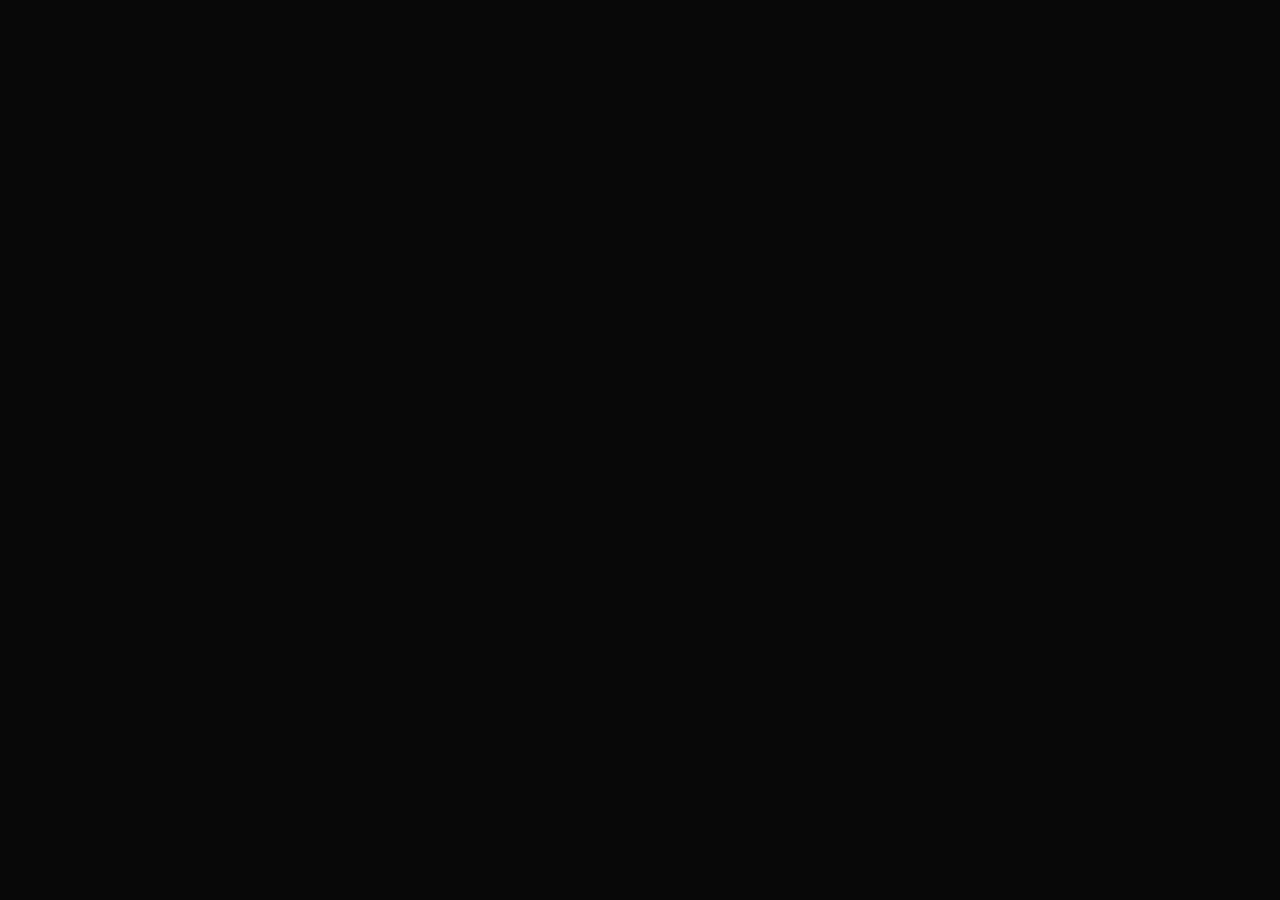
==== about.html @ 4b208660 "Add files via upload" ====
<!DOCTYPE html>
<html lang="en">

<head>
    <meta charset="UTF-8">
    <meta name="viewport" content="width=device-width, initial-scale=1.0">
    <link rel="stylesheet" href="style.css">

    <title>Yume Vera</title>

    <link rel="stylesheet" href="css/style.css">
</head>

<body>

    <!-- Header -->
    <div id="header"></div>


    <!-- Website content -->
    <main>

        

    </main>


    <!-- Footer -->
    <div id="footer"></div>


    <script src="js/header.js"></script>
    <script src="js/footer.js"></script>

</body>

</html>
---- style.css ----
/* =========================
   RESET
========================= */

* {
    margin: 0;
    padding: 0;
    box-sizing: border-box;
}

html {
    scroll-behavior: smooth;
}

body {
    background: #080808;
    color: #f2f0eb;
    font-family: Arial, sans-serif;
}

a {
    color: inherit;
    text-decoration: none;
}

img {
    max-width: 100%;
    display: block;
}

button,
input {
    font: inherit;
}

/* =========================
   TYPOGRAPHY
========================= */

h1,
h2,
h3,
.logo {
    font-family: Georgia, "Times New Roman", serif;
    font-weight: 400;
}

.section-label {
    font-size: 11px;
    letter-spacing: 4px;
    text-transform: uppercase;
    color: #b9a47a;
}

h2 {
    font-size: clamp(48px, 7vw, 100px);
    line-height: 0.95;
}

/* =========================
   HEADER / NAVBAR
========================= */

.site-header {
    position: fixed;
    top: 0;
    left: 0;
    width: 100%;
    z-index: 1000;
}

.navbar {
    width: 100%;
    height: 90px;
    padding: 0 6%;
    
    display: flex;
    align-items: center;
    justify-content: space-between;

    background: transparent;

    transition:
        background 0.4s ease,
        backdrop-filter 0.4s ease,
        height 0.4s ease;
}

/* =========================
   HAMBURGER
========================= */

.hamburger {
    display: none;

    width: 35px;
    height: 35px;

    padding: 5px;

    border: none;
    background: transparent;

    cursor: pointer;

    flex-direction: column;
    justify-content: center;
    gap: 5px;
}

.hamburger span {
    display: block;

    width: 100%;
    height: 1px;

    background: #f2f0eb;

    transition: 0.35s ease;
}


/* LOGO */

.logo {
    font-family: Georgia, "Times New Roman", serif;
    font-size: 22px;
    font-weight: 400;
    letter-spacing: 5px;
    color: #f2f0eb;

    white-space: nowrap;
}


/* NAV LINKS */

.nav-links {
    display: flex;
    align-items: center;
    gap: 32px;
}

.nav-links a {
    position: relative;

    font-size: 10px;
    letter-spacing: 2px;
    text-transform: uppercase;

    color: #d2d0cb;

    transition: color 0.3s ease;
}


/* UNDERLINE ANIMATION */

.nav-links a::after {
    content: "";

    position: absolute;
    left: 0;
    bottom: -7px;

    width: 0;
    height: 1px;

    background: #b9a47a;

    transition: width 0.35s ease;
}

.nav-links a:hover {
    color: #ffffff;
}

.nav-links a:hover::after {
    width: 100%;
}


/* RIGHT SIDE */

.nav-actions {
    display: flex;
    align-items: center;
    gap: 20px;
}

.nav-actions button {
    background: none;
    border: none;

    color: #d2d0cb;

    font-size: 10px;
    letter-spacing: 2px;
    text-transform: uppercase;

    cursor: pointer;

    transition: color 0.3s ease;
}

.nav-actions button:hover {
    color: #b9a47a;
}


/* =========================
   SCROLLED NAVBAR
========================= */

.site-header.scrolled .navbar {
    height: 72px;

    background: rgba(8, 8, 8, 0.82);

    backdrop-filter: blur(15px);
    -webkit-backdrop-filter: blur(15px);

    border-bottom: 1px solid rgba(255, 255, 255, 0.06);
}

.site-header.scrolled .logo {
    font-size: 19px;
}
.site-header {
    transition: transform 0.45s ease;
}

.site-header.hidden {
    transform: translateY(-100%);
}


/* =========================
   FOOTER
========================= */

.site-footer {
    background: #050505;
    border-top: 1px solid #1c1c1c;

    padding: 90px 7% 30px;
}


/* FOOTER CONTENT */

.footer-container {
    display: grid;

    grid-template-columns: 2fr 1fr 1fr 1fr;

    gap: 60px;

    padding-bottom: 80px;
}


/* BRAND */

.footer-brand h2 {
    font-family: Georgia, "Times New Roman", serif;

    font-size: 30px;
    font-weight: 400;

    letter-spacing: 5px;
}

.footer-brand p {
    margin-top: 15px;

    color: #666;

    font-size: 11px;
    letter-spacing: 3px;
    text-transform: uppercase;
}


/* FOOTER COLUMNS */

.footer-column {
    display: flex;
    flex-direction: column;
    gap: 14px;
}

.footer-column h3 {
    margin-bottom: 10px;

    color: #b9a47a;

    font-size: 10px;
    font-weight: 400;

    letter-spacing: 3px;
    text-transform: uppercase;
}

.footer-column a {
    width: fit-content;

    color: #777;

    font-size: 12px;

    transition:
        color 0.3s ease,
        transform 0.3s ease;
}

.footer-column a:hover {
    color: #f2f0eb;

    transform: translateX(4px);
}


/* FOOTER BOTTOM */

.footer-bottom {
    padding-top: 25px;

    border-top: 1px solid #1c1c1c;

    display: flex;
    justify-content: space-between;
    align-items: center;
}

.footer-bottom p {
    color: #555;

    font-size: 10px;
    letter-spacing: 1px;
}


/* =========================
   FOOTER
========================= */

.site-footer {
    background: #050505;
    border-top: 1px solid #1c1c1c;

    padding: 90px 7% 30px;
}


/* FOOTER CONTENT */

.footer-container {
    display: grid;

    grid-template-columns: 2fr 1fr 1fr 1fr;

    gap: 60px;

    padding-bottom: 80px;
}


/* BRAND */

.footer-brand h2 {
    font-family: Georgia, "Times New Roman", serif;

    font-size: 30px;
    font-weight: 400;

    letter-spacing: 5px;
}

.footer-brand p {
    margin-top: 15px;

    color: #666;

    font-size: 11px;
    letter-spacing: 3px;
    text-transform: uppercase;
}


/* FOOTER COLUMNS */

.footer-column {
    display: flex;
    flex-direction: column;
    gap: 14px;
}

.footer-column h3 {
    margin-bottom: 10px;

    color: #b9a47a;

    font-size: 10px;
    font-weight: 400;

    letter-spacing: 3px;
    text-transform: uppercase;
}

.footer-column a {
    width: fit-content;

    color: #777;

    font-size: 12px;

    transition:
        color 0.3s ease,
        transform 0.3s ease;
}

.footer-column a:hover {
    color: #f2f0eb;

    transform: translateX(4px);
}


/* FOOTER BOTTOM */

.footer-bottom {
    padding-top: 25px;

    border-top: 1px solid #1c1c1c;

    display: flex;
    justify-content: space-between;
    align-items: center;
}

.footer-bottom p {
    color: #555;

    font-size: 10px;
    letter-spacing: 1px;
}

/* =========================
   HERO
========================= */

.hero {
    min-height: 100vh;
    position: relative;
    display: flex;
    align-items: center;
    overflow: hidden;
    padding: 120px 8%;
    background:
        radial-gradient(
            circle at 70% 50%,
            #24201a 0%,
            #080808 45%
        );
}

.hero-content {
    width: 50%;
    position: relative;
    z-index: 2;
}

.hero-eyebrow {
    font-size: 12px;
    letter-spacing: 7px;
    margin-bottom: 30px;
    color: #b9a47a;
}

.hero h1 {
    font-size: clamp(70px, 10vw, 150px);
    line-height: 0.85;
    letter-spacing: -4px;
}

.hero-description {
    max-width: 420px;
    margin-top: 35px;
    color: #aaa;
    line-height: 1.8;
    font-size: 16px;
}

.hero-buttons {
    display: flex;
    gap: 15px;
    margin-top: 40px;
}

.btn {
    display: inline-flex;
    align-items: center;
    justify-content: center;
    padding: 16px 28px;
    font-size: 11px;
    letter-spacing: 2px;
    transition: 0.4s ease;
}

.btn-primary {
    background: #f2f0eb;
    color: #080808;
}

.btn-primary:hover {
    background: #b9a47a;
}

.btn-secondary {
    border: 1px solid #555;
    color: #f2f0eb;
}

.btn-secondary:hover {
    border-color: #f2f0eb;
}



.hero {
    min-height: 100vh;
    position: relative;
    overflow: hidden;

    display: flex;
    align-items: center;

    padding: 0 8%;

    background-image: url("images/Gemini_Generated_Image_smb7bcsmb7bcsmb7-clean.png");
    background-size: cover;
    background-position: center;
    background-repeat: no-repeat;
}

.hero-scroll {
    position: absolute;
    bottom: 40px;
    left: 8%;
    display: flex;
    align-items: center;
    gap: 15px;
    font-size: 9px;
    letter-spacing: 3px;
    color: #777;
}

.scroll-line {
    width: 60px;
    height: 1px;
    background: #555;
}

/* =========================
   INTRO
========================= */

.intro {
    min-height: 70vh;
    padding: 180px 10%;
    display: flex;
    flex-direction: column;
    justify-content: center;
    align-items: center;
    text-align: center;
}

.intro h2 {
    margin-top: 30px;
}

.intro-text {
    max-width: 550px;
    margin-top: 35px;
    color: #888;
    line-height: 1.8;
}

/* =========================
   COLLECTION
========================= */
.view-all-card {
    flex: 0 0 calc((100% - 60px) / 3);

    height: 560px;

    display: flex;
    flex-direction: column;

    align-items: center;
    justify-content: center;

    border: 1px solid #222;

    color: #f2f0eb;

    text-align: center;

    transition: background 0.4s ease;
}

.view-all-card span {
    font-size: 10px;
    letter-spacing: 4px;
    color: #777;
}

.view-all-card strong {
    margin-top: 12px;

    font-family: Georgia, "Times New Roman", serif;

    font-size: 25px;
    font-weight: 400;
    letter-spacing: 2px;
}

.view-all-card:hover {
    background: #111;
}



.collection {
    padding: 120px 8%;
}

.section-heading {
    display: flex;
    justify-content: space-between;
    align-items: end;
    margin-bottom: 70px;
}

.section-heading h2 {
    margin-top: 25px;
}

.text-link {
    font-size: 11px;
    letter-spacing: 2px;
    border-bottom: 1px solid #555;
    padding-bottom: 8px;
    transition: 0.3s;
}

.text-link:hover {
    border-color: #b9a47a;
    color: #b9a47a;
}

.product-grid {
    display: grid;
    grid-template-columns: repeat(3, 1fr);
    gap: 25px;
}

.product-card {
    cursor: pointer;
}

.product-image {
    height: 500px;
    background: #111;
    display: flex;
    align-items: center;
    justify-content: center;
    overflow: hidden;
}

.product-image img {
    width: 100%;
    height: 100%;
    object-fit: contain;
    transition: transform 0.7s ease;
}

.product-card:hover .product-image img {
    transform: scale(1.05);
}

.product-card h3 {
    margin-top: 22px;
    font-size: 17px;
    letter-spacing: 2px;
}

.product-card p {
    margin-top: 8px;
    color: #777;
    font-size: 12px;
}

.product-card span {
    display: block;
    margin-top: 12px;
    color: #b9a47a;
}

/* =========================
   HOME PRODUCT COLLECTION
========================= */

.product-slider-wrapper {
    position: relative;
    display: flex;
    align-items: center;
}

.product-grid {
    display: flex;
    gap: 30px;

    overflow: hidden;

    width: 100%;
}

.product-card {
    flex: 0 0 calc((100% - 60px) / 3);
}

.collection-arrow {
    position: absolute;
    top: 45%;

    width: 45px;
    height: 45px;

    border: 1px solid #333;
    background: #080808;
    color: #f2f0eb;

    z-index: 5;

    cursor: pointer;
}

.collection-prev {
    left: -60px;
}

.collection-next {
    right: -55px;
}

.view-all-products {
    display: block;

    width: fit-content;

    margin: 60px auto 0;

    font-size: 10px;
    letter-spacing: 3px;

    border-bottom: 1px solid #555;
    padding-bottom: 8px;
}
/* IMAGE AREA */

.product-slider {
    position: relative;
    width: 100%;
    height: 560px;
    overflow: hidden;
    background: transparent;
}

.slides {
    position: relative;
    width: 100%;
    height: 100%;
}

.product-slide {
    position: absolute;

    inset: 0;

    width: 100%;
    height: 100%;

    object-fit: contain;

    opacity: 0;

    transform: scale(1.02);

    transition:
        opacity 0.7s ease,
        transform 0.8s ease;
}

.product-slide.active {
    opacity: 1;
    transform: scale(1);
}


/* ARROWS */

.slider-btn {
    position: absolute;

    top: 50%;

    width: 42px;
    height: 42px;

    border: 1px solid rgba(255,255,255,0.2);

    background: rgba(0,0,0,0.2);

    color: #f2f0eb;

    font-size: 24px;

    display: flex;
    align-items: center;
    justify-content: center;

    cursor: pointer;

    opacity: 0;

    transition:
        opacity 0.3s ease,
        background 0.3s ease;
}

.product-slider:hover .slider-btn {
    opacity: 1;
}

.slider-btn:hover {
    background: rgba(255,255,255,0.1);
}

.slider-btn.prev {
    left: 15px;
    transform: translateY(-50%);
}

.slider-btn.next {
    right: 15px;
    transform: translateY(-50%);
}


/* DOTS */

.slider-dots {
    position: absolute;

    bottom: 20px;
    left: 50%;

    transform: translateX(-50%);

    display: flex;
    gap: 8px;
}

.dot {
    width: 5px;
    height: 5px;

    border-radius: 50%;

    background: rgba(255,255,255,0.35);

    cursor: pointer;

    transition: 0.3s ease;
}

.dot.active {
    background: #f2f0eb;
    transform: scale(1.4);
}


/* PRODUCT INFORMATION */

.product-card h3 {
    margin-top: 25px;

    font-family: Georgia, "Times New Roman", serif;

    font-size: 21px;
    font-weight: 400;

    letter-spacing: 2px;
}

.product-card p {
    margin-top: 9px;

    color: #777;

    font-size: 10px;

    letter-spacing: 1.5px;

    text-transform: uppercase;
}

.product-card span {
    display: block;

    margin-top: 14px;

    color: #b9a47a;

    font-size: 12px;

    letter-spacing: 2px;
}

/* =========================
   PRODUCT SLIDER
========================= */

.product-slider {
    position: relative;
    width: 100%;
    height: 520px;
    overflow: hidden;
    background: #111;
}


.slides {
    width: 100%;
    height: 100%;
    position: relative;
}


.product-slide {
    position: absolute;

    width: 100%;
    height: 100%;

    object-fit: contain;

    opacity: 0;

    transition:
        opacity 0.6s ease,
        transform 0.8s ease;

    transform: scale(1.03);
}


.product-slide.active {
    opacity: 1;
    transform: scale(1);
}


/* ARROWS */

.slider-btn {
    position: absolute;

    top: 50%;
    transform: translateY(-50%);

    width: 40px;
    height: 40px;

    border: 1px solid rgba(255,255,255,0.25);

    background: rgba(0,0,0,0.35);

    color: #fff;

    font-size: 25px;

    display: flex;
    align-items: center;
    justify-content: center;

    cursor: pointer;

    opacity: 0;

    transition:
        opacity 0.3s ease,
        background 0.3s ease;
}


.product-slider:hover .slider-btn {
    opacity: 1;
}


.slider-btn:hover {
    background: rgba(0,0,0,0.7);
}


.slider-btn.prev {
    left: 15px;
}


.slider-btn.next {
    right: 15px;
}


/* DOTS */

.slider-dots {
    position: absolute;

    bottom: 18px;
    left: 50%;

    transform: translateX(-50%);

    display: flex;
    gap: 7px;
}


.dot {
    width: 6px;
    height: 6px;

    border-radius: 50%;

    background: rgba(255,255,255,0.35);

    cursor: pointer;

    transition: 0.3s ease;
}


.dot.active {
    background: #f2f0eb;
    transform: scale(1.3);
}

/* =========================
   CUSTOM PERFUME
========================= */

.custom-section {
    min-height: 80vh;
    padding: 150px 10%;
    display: flex;
    align-items: center;
    background:
        linear-gradient(
            rgba(0, 0, 0, 0.4),
            rgba(0, 0, 0, 0.8)
        ),
        url("../assets/images/custom-bg.jpg") center/cover;
}

.custom-content {
    max-width: 650px;
}

.custom-content h2 {
    margin: 25px 0;
}

.custom-content > p:not(.section-label) {
    color: #aaa;
    max-width: 450px;
    line-height: 1.8;
    margin-bottom: 35px;
}

.custom-price {
    display: block;
    margin-top: 20px;
    font-size: 10px;
    letter-spacing: 2px;
    color: #777;
}

/* =========================
   WHY YUME VERA
========================= */

.why-us {
    padding: 150px 8%;
}

.why-us > h2 {
    margin-top: 25px;
    margin-bottom: 100px;
}

.features {
    display: grid;
    grid-template-columns: repeat(4, 1fr);
    border-top: 1px solid #222;
}

.feature {
    padding: 40px 25px 40px 0;
    border-right: 1px solid #222;
}

.feature:not(:first-child) {
    padding-left: 25px;
}

.feature span {
    color: #b9a47a;
    font-size: 11px;
}

.feature h3 {
    margin-top: 45px;
    font-size: 14px;
    letter-spacing: 2px;
}

.feature p {
    margin-top: 20px;
    color: #777;
    font-size: 13px;
    line-height: 1.7;
}

/* =========================
   STORY
========================= */

.story {
    min-height: 80vh;
    display: grid;
    grid-template-columns: 1fr 1fr;
}

.story-image {
    overflow: hidden;
}

.story-image img {
    width: 100%;
    height: 100%;
    object-fit: cover;
}

.story-content {
    padding: 10%;
    display: flex;
    flex-direction: column;
    justify-content: center;
    background: #111;
}

.story-content h2 {
    margin: 25px 0;
}

.story-content p:not(.section-label) {
    color: #888;
    max-width: 400px;
    line-height: 1.8;
    margin-bottom: 35px;
}


/* =========================
   NEWSLETTER
========================= */

.newsletter {
    padding: 150px 20px;
    text-align: center;
}

.newsletter h2 {
    margin: 25px 0;
}

.newsletter > p:not(.section-label) {
    color: #777;
    margin-bottom: 35px;
}

.newsletter-form {
    max-width: 500px;
    margin: auto;
    display: flex;
    border-bottom: 1px solid #555;
}

.newsletter-form input {
    flex: 1;
    background: transparent;
    border: none;
    outline: none;
    padding: 18px 0;
    color: white;
}

.newsletter-form button {
    background: transparent;
    border: none;
    color: #b9a47a;
    cursor: pointer;
    letter-spacing: 2px;
    font-size: 10px;
}



/* =================================
   PRODUCT PAGE
================================= */

.product-page {
    min-height: 100vh;
    padding: 140px 8% 100px;

    display: grid;
    grid-template-columns: 1.15fr 0.85fr;
    gap: 90px;

    align-items: center;
}


/* =================================
   PRODUCT IMAGES
================================= */

.product-page-images {
    width: 100%;
}

.product-main-image {
    width: 100%;
    height: 650px;

    display: flex;
    align-items: center;
    justify-content: center;

    overflow: hidden;

    background: #0d0d0d;
}

.product-main-image img {
    width: 100%;
    height: 100%;

    object-fit: contain;

    transition: transform 0.6s ease;
}

.product-main-image:hover img {
    transform: scale(1.04);
}


/* THUMBNAILS */

.product-thumbnails {
    display: flex;

    gap: 12px;

    margin-top: 15px;
}

.product-thumbnail {
    width: 85px;
    height: 85px;

    padding: 0;

    border: 1px solid #222;

    background: #0d0d0d;

    cursor: pointer;

    opacity: 0.5;

    transition:
        opacity 0.3s ease,
        border-color 0.3s ease;
}

.product-thumbnail img {
    width: 100%;
    height: 100%;

    object-fit: contain;
}

.product-thumbnail:hover {
    opacity: 0.8;
}

.product-thumbnail.active {
    opacity: 1;

    border-color: #b9a47a;
}


/* =================================
   PRODUCT INFORMATION
================================= */

.product-page-info {
    max-width: 520px;
}

.product-page-label {
    color: #b9a47a;

    font-size: 10px;

    letter-spacing: 5px;

    margin-bottom: 25px;
}

.product-page-info h1 {
    font-family: Georgia, "Times New Roman", serif;

    font-size: clamp(55px, 6vw, 95px);

    line-height: 0.9;

    font-weight: 400;

    letter-spacing: -2px;
}

.product-inspiration {
    margin-top: 20px;

    color: #777;

    font-size: 11px;

    letter-spacing: 1.5px;

    text-transform: uppercase;
}


/* DIVIDER */

.product-divider {
    width: 100%;

    height: 1px;

    background: #222;

    margin: 35px 0;
}


/* DESCRIPTION */

.product-description {
    max-width: 450px;

    color: #999;

    font-size: 14px;

    line-height: 1.9;
}


/* =================================
   DETAILS
================================= */

.product-details {
    display: flex;

    gap: 60px;

    margin-top: 40px;

    padding: 25px 0;

    border-top: 1px solid #222;
    border-bottom: 1px solid #222;
}

.product-details div {
    display: flex;

    flex-direction: column;

    gap: 8px;
}

.product-details span {
    color: #666;

    font-size: 9px;

    letter-spacing: 3px;
}

.product-details strong {
    color: #f2f0eb;

    font-size: 11px;

    font-weight: 400;

    letter-spacing: 1px;
}


/* =================================
   PRICE
================================= */

.product-price {
    display: flex;

    align-items: baseline;

    gap: 10px;

    margin-top: 30px;
}

.product-price span {
    color: #f2f0eb;

    font-size: 25px;

    letter-spacing: 1px;
}

.product-price small {
    color: #666;

    font-size: 9px;

    letter-spacing: 2px;
}


/* =================================
   QUANTITY
================================= */

.quantity {
    width: 130px;

    height: 45px;

    margin-top: 30px;

    display: flex;

    align-items: center;

    justify-content: space-between;

    border: 1px solid #2a2a2a;
}

.quantity button {
    width: 40px;
    height: 100%;

    border: none;

    background: transparent;

    color: #f2f0eb;

    cursor: pointer;

    font-size: 18px;
}

.quantity span {
    color: #f2f0eb;

    font-size: 12px;
}


/* =================================
   BUTTONS
================================= */

.buy-now,
.add-to-cart {
    width: 100%;

    height: 55px;

    margin-top: 15px;

    border: none;

    font-size: 10px;

    letter-spacing: 3px;

    cursor: pointer;

    transition: 0.35s ease;
}

.buy-now {
    margin-top: 30px;

    background: #f2f0eb;

    color: #080808;
}

.buy-now:hover {
    background: #b9a47a;
}

.add-to-cart {
    background: transparent;

    border: 1px solid #444;

    color: #f2f0eb;
}

.add-to-cart:hover {
    border-color: #f2f0eb;
}


/* =================================
   PRODUCT NOT FOUND
================================= */

.product-not-found {
    min-height: 80vh;

    display: flex;

    flex-direction: column;

    align-items: center;

    justify-content: center;

    gap: 30px;
}

.product-not-found h1 {
    font-family: Georgia, "Times New Roman", serif;

    font-size: 60px;

    font-weight: 400;
}

.product-not-found a {
    color: #b9a47a;

    font-size: 10px;

    letter-spacing: 3px;
}
/* =========================
   MOBILE
========================= */



@media (max-width: 768px) {

    .hero {
        min-height: 100svh;
        padding: 120px 7%;
        align-items: flex-start;
    }

    .hero-content {
        width: 100%;
        text-align: center;
        margin-top: 50px;
    }

    .hero h1 {
        font-size: 70px;
    }

    .hero-description {
        margin-left: auto;
        margin-right: auto;
    }

    .hero-buttons {
        justify-content: center;
        flex-direction: column;
        align-items: center;
    }

    .hero-product {
        width: 70%;
        height: 45%;
        right: 15%;
        top: 55%;
        opacity: 0.45;
    }

    .hero-scroll {
        display: none;
    }

    .intro {
        padding: 120px 7%;
    }

    .section-heading {
        flex-direction: column;
        align-items: flex-start;
        gap: 30px;
    }

    .product-grid {
        grid-template-columns: 1fr;
    }

    .product-image {
        height: 450px;
    }

    .custom-section {
        padding: 120px 7%;
    }

    .features {
        grid-template-columns: 1fr 1fr;
    }

    .feature {
        border-bottom: 1px solid #222;
    }

    .story {
        grid-template-columns: 1fr;
    }

    .story-image {
        height: 500px;
    }

    .newsletter {
        padding: 120px 7%;
    }


    


    /* =========================
    MOBILE NAVIGATION
    ========================= */

    .nav-links,
    .nav-actions {
        display: none;
    }

    .hamburger {
        display: flex;
    }


    /* MOBILE MENU */

    .mobile-menu {
        position: fixed;

        top: 0;
        left: 0;

        width: 100%;
        height: 100vh;

        background: rgba(5, 5, 5, 0.97);

        backdrop-filter: blur(20px);
        -webkit-backdrop-filter: blur(20px);

        display: flex;
        align-items: center;
        justify-content: center;

        opacity: 0;
        visibility: hidden;

        transform: translateY(-20px);

        transition:
            opacity 0.4s ease,
            visibility 0.4s ease,
            transform 0.4s ease;

        z-index: -1;
    }


    /* OPEN */

    .mobile-menu.active {
        opacity: 1;
        visibility: visible;

        transform: translateY(0);
    }


    /* LINKS */

    .mobile-menu-links {
        display: flex;
        flex-direction: column;

        align-items: center;

        gap: 30px;
    }

    .mobile-menu-links a {
        font-family: Georgia, "Times New Roman", serif;

        font-size: 35px;
        font-weight: 400;

        color: #f2f0eb;

        transition:
            color 0.3s ease,
            transform 0.3s ease;
    }

    .mobile-menu-links a:hover {
        color: #b9a47a;
        transform: translateX(5px);
    }


    /* HAMBURGER → X */

    .hamburger.active {
        position: relative;
        z-index: 1002;
    }

    .hamburger.active span:nth-child(1) {
        transform: translateY(6px) rotate(45deg);
    }

    .hamburger.active span:nth-child(2) {
        opacity: 0;
    }

    .hamburger.active span:nth-child(3) {
        transform: translateY(-6px) rotate(-45deg);
    }

    .product-grid {
    grid-template-columns: 1fr;
    gap: 70px;
}

.product-slider {
    height: 520px;
}

.product-slide {
    padding: 10px;
}

.slider-btn {
    opacity: 1;
    width: 36px;
    height: 36px;
}

.product-card h3 {
    font-size: 20px;
}



    /* =================================
   PRODUCT PAGE — MOBILE
================================= */

.product-page {
    min-height: auto;

    padding: 120px 7% 80px;

    display: flex;

    flex-direction: column;

    gap: 50px;

    align-items: stretch;
}

.product-main-image {
    height: 450px;
}

.product-thumbnails {
    gap: 10px;
}

.product-thumbnail {
    width: 70px;
    height: 70px;
}

.product-page-info {
    max-width: none;
}

.product-page-info h1 {
    font-size: 58px;
}

.product-details {
    gap: 40px;
}

.product-description {
    font-size: 13px;
}

.buy-now,
.add-to-cart {
    height: 52px;
}


}

/* =========================================
   FOOTER RESPONSIVE FIX
========================================= */

html,
body {
    overflow-x: hidden;
}


/* ---------- DESKTOP ---------- */

#footer {
    width: 100%;
    overflow: hidden;
}

#footer > * {
    max-width: 100%;
}


/* ---------- MOBILE ---------- */

@media (max-width: 768px) {

    #footer {
        width: 100%;
        max-width: 100%;
        overflow: hidden;
    }

    #footer * {
        max-width: 100%;
        box-sizing: border-box;
    }


    /* Force footer's main layout vertical */

    #footer > div,
    #footer section,
    #footer .footer-container,
    #footer .footer-content,
    #footer .footer-inner {
        width: 100% !important;
        max-width: 100% !important;

        display: flex !important;
        flex-direction: column !important;

        box-sizing: border-box;
    }


    /* Any footer grid */

    #footer .footer-grid,
    #footer .footer-links,
    #footer .footer-columns {
        width: 100% !important;

        display: grid !important;

        grid-template-columns: 1fr 1fr !important;

        gap: 40px 25px !important;
    }


    /* Individual footer columns */

    #footer .footer-column,
    #footer .footer-section {
        width: 100% !important;
        min-width: 0 !important;
    }


    /* Footer headings */

    #footer h1,
    #footer h2,
    #footer h3 {
        max-width: 100%;

        word-wrap: break-word;
    }


    /* Footer links */

    #footer a {
        max-width: 100%;

        white-space: normal !important;

        word-break: normal;

        overflow-wrap: anywhere;
    }


    /* Footer paragraphs */

    #footer p {
        max-width: 100%;

        white-space: normal !important;

        line-height: 1.7;
    }


    /* Footer bottom */

    #footer .footer-bottom {
        width: 100% !important;

        display: flex !important;

        flex-direction: column !important;

        align-items: flex-start !important;

        gap: 15px !important;

        margin-top: 50px;
    }


    /* If footer uses rows */

    #footer .footer-row {
        width: 100% !important;

        display: flex !important;

        flex-direction: column !important;

        gap: 30px !important;
    }


    /* Logo / brand */

    #footer .footer-logo,
    #footer .footer-brand {
        width: 100% !important;

        max-width: 100% !important;
    }

}


/* ---------- SMALL PHONES ---------- */

@media (max-width: 480px) {

    #footer .footer-grid,
    #footer .footer-links,
    #footer .footer-columns {
        grid-template-columns: 1fr !important;

        gap: 35px !important;
    }

}


/* =========================================
   MOBILE PRODUCT SLIDER FIX
========================================= */

@media (max-width: 768px) {

    .product-slider-wrapper {
        position: relative;
        width: 100%;
        overflow: hidden;
    }

    .product-grid {
        display: flex !important;

        width: 100% !important;

        gap: 0 !important;

        overflow-x: hidden !important;

        scroll-behavior: smooth;

        margin: 0;
        padding: 0;
    }


    /* ONE PRODUCT PER SLIDE */

    .product-card,
    .view-all-card {
        flex: 0 0 100% !important;

        width: 100% !important;

        min-width: 100% !important;

        box-sizing: border-box;
    }


    /* PRODUCT IMAGE AREA */

    .product-slider {
        width: 100%;

        height: 500px;

        background: transparent;

        overflow: hidden;
    }


    .product-slide {
        width: 100%;
        height: 100%;

        object-fit: contain;

        padding: 0;

        transform: scale(1);

        opacity: 0;

        transition:
            opacity 0.5s ease,
            transform 0.5s ease;
    }


    .product-slide.active {
        opacity: 1;

        transform: scale(1);
    }


    /* ARROWS */

    .slider-btn {
        position: absolute;

        top: 50%;

        width: 40px;
        height: 40px;

        display: flex;

        align-items: center;
        justify-content: center;

        opacity: 1 !important;

        background: rgba(0, 0, 0, 0.35);

        border: 1px solid rgba(255,255,255,0.25);

        color: #fff;

        z-index: 5;
    }


    .slider-btn.prev {
        left: 10px;

        transform: translateY(-50%);
    }


    .slider-btn.next {
        right: 10px;

        transform: translateY(-50%);
    }


    /* DOTS */

    .slider-dots {
        bottom: 15px;

        z-index: 6;
    }


    /* PRODUCT TEXT */

    .product-card h3 {
        margin-top: 25px;

        font-size: 21px;
    }


    .product-card p {
        margin-top: 8px;

        font-size: 9px;
    }


    .product-card > span {
        margin-top: 12px;

        font-size: 11px;
    }




    /* VIEW ALL CARD */

    .view-all-card {
        height: 500px;

        display: flex;

        align-items: center;
        justify-content: center;

        flex-direction: column;

        background: #0b0b0b;

        border: none;
    }

}

@media (max-width: 768px) {

    /* Small image-switch arrows */
    .product-slider .slider-btn {
        width: 24px;
        height: 24px;

        padding: 0;

        font-size: 14px;
        line-height: 1;

        background: transparent;

        border: none;

        color: rgba(255, 255, 255, 0.65);

        opacity: 0.7 !important;

        z-index: 5;
    }

    .product-slider .slider-btn.prev {
        left: 6px;
    }

    .product-slider .slider-btn.next {
        right: 6px;
    }


    /* Keep collection arrows separate */
    .collection-arrow {
        width: 32px;
        height: 32px;

        font-size: 15px;

        background: rgba(0, 0, 0, 0.35);

        border: 1px solid rgba(255, 255, 255, 0.18);
    }

    .collection-prev {
        left: 5px;
    }

    .collection-next {
        right: 5px;
    }

}
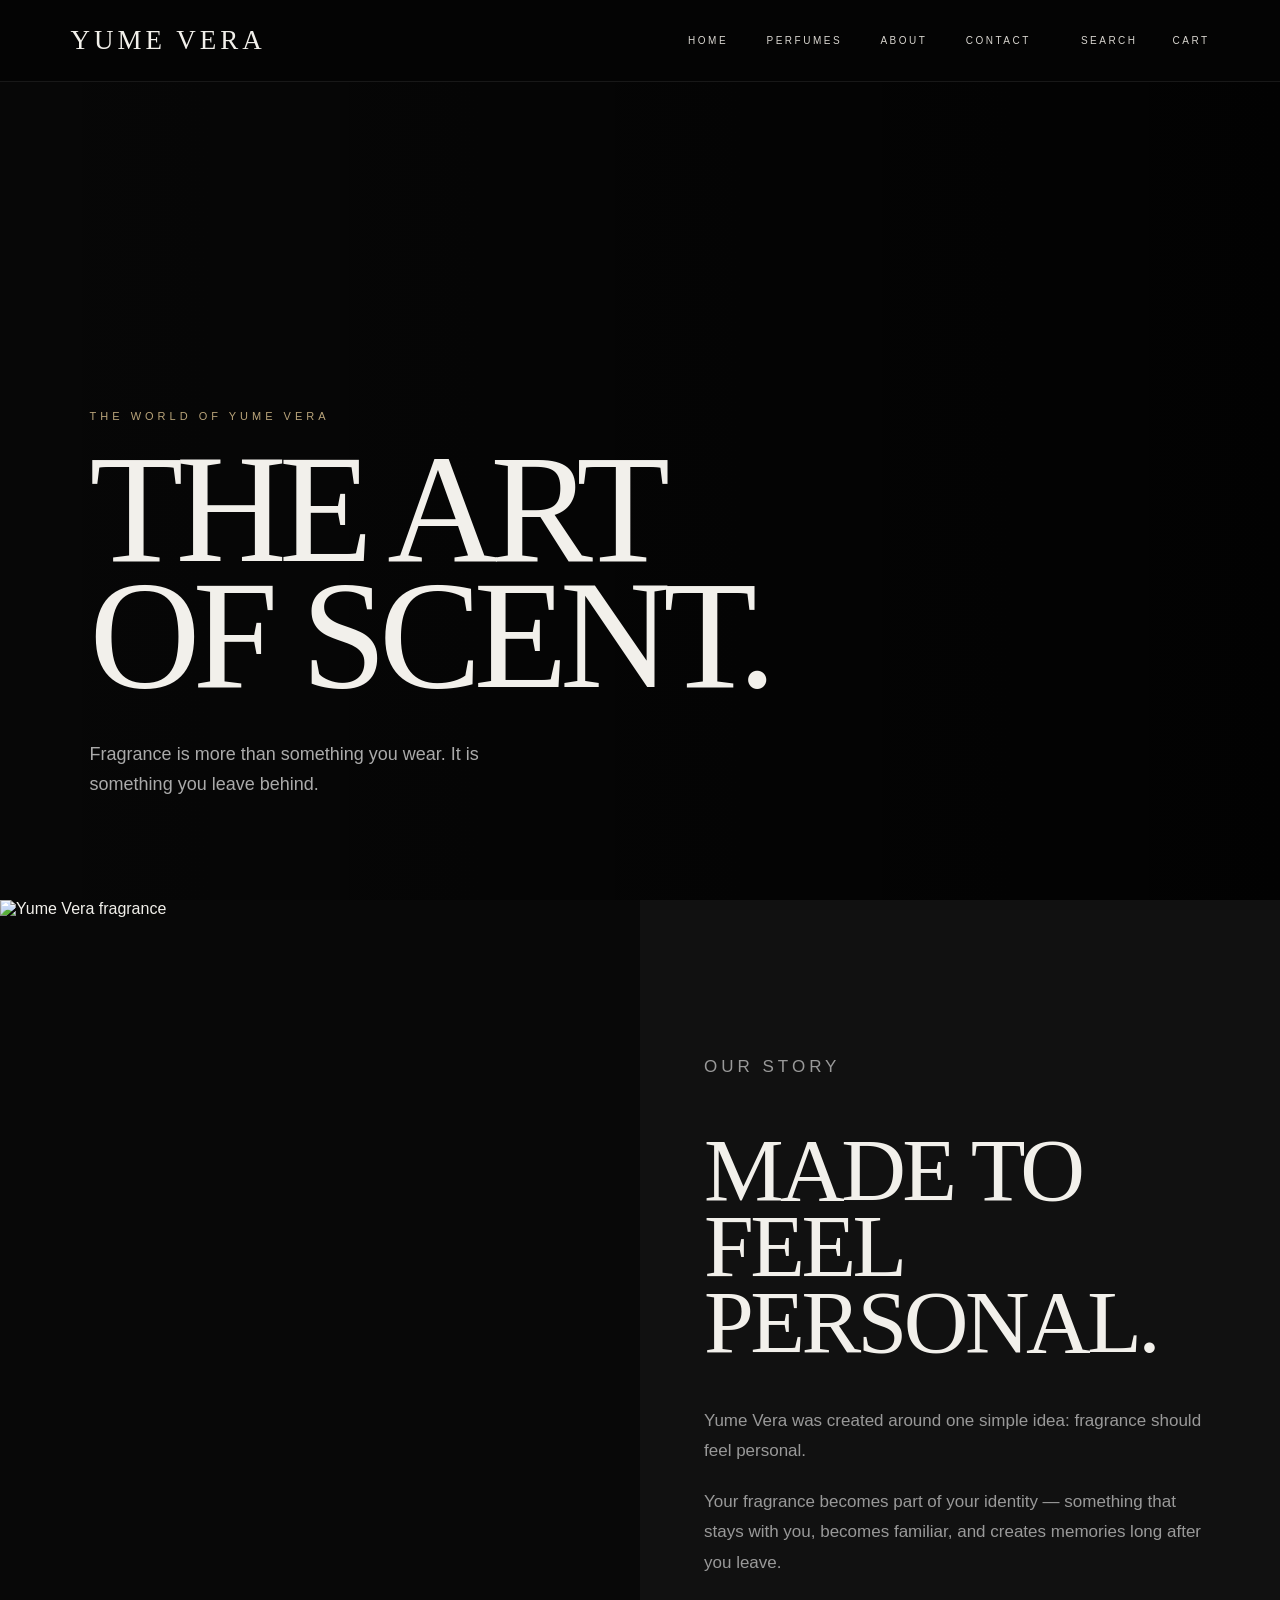
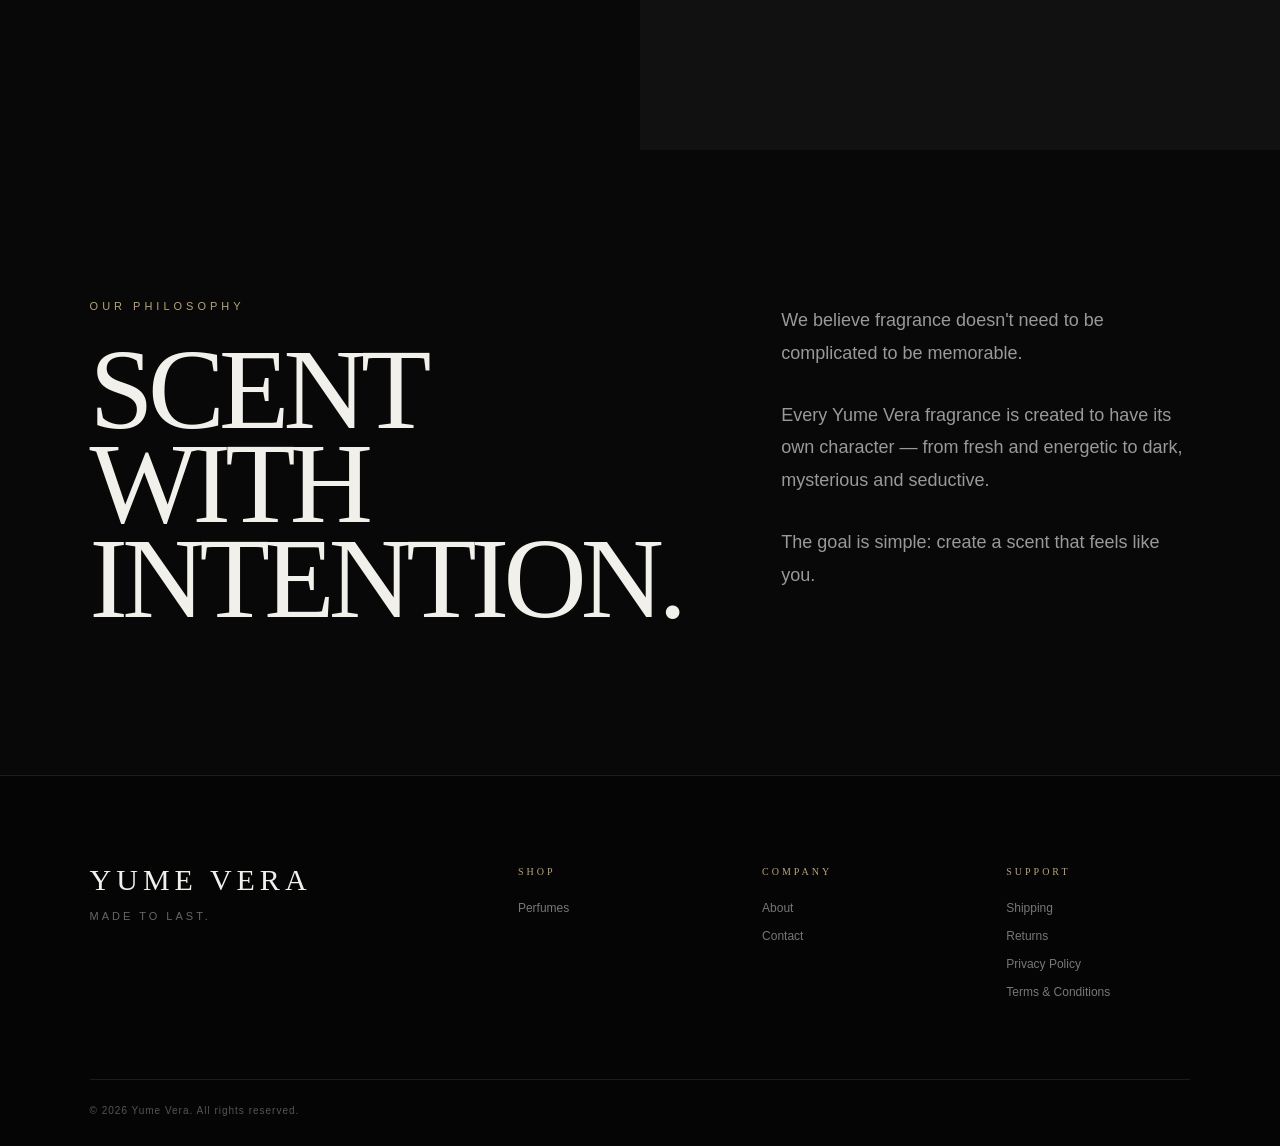
==== commit 3e67cf77: "Add files via upload" ====
--- a/about.html
+++ b/about.html
@@ -4,28 +4,141 @@
 <head>
     <meta charset="UTF-8">
     <meta name="viewport" content="width=device-width, initial-scale=1.0">
+
     <link rel="stylesheet" href="style.css">
+   
 
-    <title>Yume Vera</title>
-
-    <link rel="stylesheet" href="css/style.css">
+    <title>About — Yume Vera</title>
 </head>
 
 <body>
 
-    <!-- Header -->
+    <!-- HEADER -->
     <div id="header"></div>
 
 
-    <!-- Website content -->
     <main>
 
-        
+        <!-- =========================
+             ABOUT HERO
+        ========================== -->
 
+        <section class="about-hero">
+
+            <div class="about-hero-content">
+
+                <p class="section-label">
+                    THE WORLD OF YUME VERA
+                </p>
+
+                <h1>
+                    THE ART<br>
+                    OF SCENT.
+                </h1>
+
+                <p class="about-hero-text">
+                    Fragrance is more than something you wear.
+                    It is something you leave behind.
+                </p>
+
+            </div>
+
+        </section>
+
+
+        <!-- =========================
+             OUR STORY
+        ========================== -->
+
+        <section class="about-story">
+
+            <div class="about-story-image">
+
+                <img
+                    src="images/about-story.jpg"
+                    alt="Yume Vera fragrance"
+                >
+
+            </div>
+
+
+            <div class="about-story-content">
+
+                <p class="section-label">
+                    OUR STORY
+                </p>
+
+                <h2>
+                    MADE TO<br>
+                    FEEL<br>
+                    PERSONAL.
+                </h2>
+
+                <p>
+                    Yume Vera was created around one simple idea:
+                    fragrance should feel personal.
+                </p>
+
+                <p>
+                    Your fragrance becomes part of your identity —
+                    something that stays with you, becomes familiar,
+                    and creates memories long after you leave.
+                </p>
+
+            </div>
+
+        </section>
+
+
+        <!-- =========================
+             OUR PHILOSOPHY
+        ========================== -->
+
+        <section class="about-philosophy">
+
+            <div class="philosophy-heading">
+
+                <p class="section-label">
+                    OUR PHILOSOPHY
+                </p>
+
+                <h2>
+                    SCENT<br>
+                    WITH<br>
+                    INTENTION.
+                </h2>
+
+            </div>
+
+
+            <div class="philosophy-text">
+
+                <p>
+                    We believe fragrance doesn't need to be complicated
+                    to be memorable.
+                </p>
+
+                <p>
+                    Every Yume Vera fragrance is created to have its own
+                    character — from fresh and energetic to dark,
+                    mysterious and seductive.
+                </p>
+
+                <p>
+                    The goal is simple:
+                    create a scent that feels like you.
+                </p>
+
+            </div>
+
+        </section>
+
+
+       
     </main>
 
 
-    <!-- Footer -->
+    <!-- FOOTER -->
     <div id="footer"></div>
 
 
--- a/style.css
+++ b/style.css
@@ -235,6 +235,256 @@
 }
 
 
+/* =========================================
+   YUME VERA HEADER
+========================================= */
+
+.site-header {
+    position: fixed;
+
+    top: 0;
+    left: 0;
+
+    width: 100%;
+    height: 82px;
+
+    padding: 0 5.5%;
+
+    display: flex;
+    align-items: center;
+    justify-content: space-between;
+
+    background: rgba(5, 5, 5, 0.88);
+    backdrop-filter: blur(12px);
+
+    border-bottom: 1px solid rgba(255,255,255,0.08);
+
+    z-index: 1000;
+
+    box-sizing: border-box;
+
+    /* IMPORTANT */
+    transform: translateY(0);
+
+    transition:
+        transform 0.4s ease,
+        background 0.3s ease;
+}
+
+/* HEADER HIDDEN WHEN SCROLLING DOWN */
+
+.site-header.header-hidden {
+    transform: translateY(-100%);
+}
+
+/* LOGO */
+
+.header-logo {
+    color: #f2f0eb;
+
+    text-decoration: none;
+
+    font-family:
+        Georgia,
+        "Times New Roman",
+        serif;
+
+    font-size: 27px;
+
+    letter-spacing: 4px;
+
+    white-space: nowrap;
+}
+
+
+/* DESKTOP NAV */
+
+.desktop-nav {
+    display: flex;
+
+    align-items: center;
+
+    gap: clamp(25px, 3vw, 55px);
+
+    margin-left: auto;
+
+    margin-right: 50px;
+}
+
+
+.desktop-nav a,
+.header-actions a {
+    color: #d8d5cf;
+
+    text-decoration: none;
+
+    font-size: 10px;
+
+    letter-spacing: 2.5px;
+
+    white-space: nowrap;
+
+    transition: color 0.3s ease;
+}
+
+
+.desktop-nav a:hover,
+.header-actions a:hover {
+    color: #b9a47a;
+}
+
+
+/* RIGHT SIDE */
+
+.header-actions {
+    display: flex;
+
+    align-items: center;
+
+    gap: 35px;
+}
+
+
+/* HAMBURGER */
+
+.hamburger {
+    display: none;
+
+    width: 35px;
+    height: 35px;
+
+    padding: 7px;
+
+    border: none;
+
+    background: transparent;
+
+    cursor: pointer;
+
+    flex-direction: column;
+
+    justify-content: center;
+
+    gap: 6px;
+}
+
+
+.hamburger span {
+    display: block;
+
+    width: 20px;
+    height: 1px;
+
+    background: #f2f0eb;
+}
+
+
+/* MOBILE MENU */
+
+.mobile-menu {
+    position: fixed;
+
+    inset: 0;
+
+    width: 100%;
+    height: 100vh;
+
+    background: #080808;
+
+    z-index: 2000;
+
+    display: flex;
+
+    align-items: center;
+
+    justify-content: center;
+
+    opacity: 0;
+
+    visibility: hidden;
+
+    transform: translateY(-20px);
+
+    transition:
+        opacity 0.35s ease,
+        visibility 0.35s ease,
+        transform 0.35s ease;
+}
+
+
+.mobile-menu.active {
+    opacity: 1;
+
+    visibility: visible;
+
+    transform: translateY(0);
+}
+
+
+/* CLOSE */
+
+.mobile-menu-close {
+    position: absolute;
+
+    top: 25px;
+    right: 7%;
+
+    border: none;
+
+    background: transparent;
+
+    color: #f2f0eb;
+
+    font-size: 32px;
+
+    font-weight: 200;
+
+    cursor: pointer;
+}
+
+
+/* MOBILE LINKS */
+
+.mobile-menu nav {
+    display: flex;
+
+    flex-direction: column;
+
+    align-items: center;
+
+    gap: 28px;
+}
+
+
+.mobile-menu nav a {
+    color: #f2f0eb;
+
+    text-decoration: none;
+
+    font-family:
+        Georgia,
+        "Times New Roman",
+        serif;
+
+    font-size: 25px;
+
+    letter-spacing: 2px;
+
+    transition: color 0.3s ease;
+}
+
+
+.mobile-menu nav a:hover {
+    color: #b9a47a;
+}
+
+
+/* PREVENT PAGE SCROLL WHEN MENU OPEN */
+
+body.menu-open {
+    overflow: hidden;
+}
+
 /* =========================
    FOOTER
 ========================= */
@@ -451,24 +701,33 @@
 ========================= */
 
 .hero {
+    position: relative;
     min-height: 100vh;
-    position: relative;
+
+    /* IMPORTANT: keeps content below fixed header */
+    padding-top: 120px;
+
+    box-sizing: border-box;
+
+    background-size: cover;
+    background-position: center;
+    background-repeat: no-repeat;
+
     display: flex;
     align-items: center;
-    overflow: hidden;
-    padding: 120px 8%;
-    background:
-        radial-gradient(
-            circle at 70% 50%,
-            #24201a 0%,
-            #080808 45%
-        );
-}
+}
+
+
+/* HERO CONTENT */
 
 .hero-content {
-    width: 50%;
     position: relative;
     z-index: 2;
+
+    max-width: 650px;
+
+    margin-left: 7%;
+    padding-bottom: 40px;
 }
 
 .hero-eyebrow {
@@ -1121,10 +1380,10 @@
 
 .feature {
     padding: 40px 25px 40px 0;
-    border-right: 1px solid #222;
-}
-
-.feature:not(:first-child) {
+    border: 1px solid #222;
+}
+
+.feature {
     padding-left: 25px;
 }
 
@@ -1397,6 +1656,66 @@
     line-height: 1.9;
 }
 
+/* =================================
+   PRODUCT ACTION BUTTONS
+================================= */
+
+.product-actions {
+    display: grid;
+
+    grid-template-columns: 1fr 1fr;
+
+    gap: 8px;
+
+    margin-top: 18px;
+}
+
+.product-actions button {
+    height: 45px;
+
+    border: 1px solid #333;
+
+    background: transparent;
+
+    color: #f2f0eb;
+
+    font-size: 9px;
+
+    letter-spacing: 2px;
+
+    cursor: pointer;
+
+    transition:
+        background 0.3s ease,
+        color 0.3s ease,
+        border-color 0.3s ease;
+}
+
+
+/* ADD TO CART */
+
+.product-add-cart:hover {
+    border-color: #b9a47a;
+
+    color: #b9a47a;
+}
+
+
+/* BUY NOW */
+
+.product-buy-now {
+    background: #f2f0eb !important;
+
+    color: #080808 !important;
+
+    border-color: #f2f0eb !important;
+}
+
+.product-buy-now:hover {
+    background: #b9a47a !important;
+
+    border-color: #b9a47a !important;
+}
 
 /* =================================
    DETAILS
@@ -1596,9 +1915,448 @@
 
     letter-spacing: 3px;
 }
+
+
+
 /* =========================
+   ABOUT HERO
+========================= */
+
+.about-hero {
+    min-height: 100vh;
+
+    display: flex;
+    align-items: flex-end;
+
+    padding: 160px 7% 100px;
+
+    box-sizing: border-box;
+
+    background-image:
+        linear-gradient(
+            to right,
+            rgba(0, 0, 0, 0.15),
+            rgba(0, 0, 0, 0.75)
+        ),
+        url("../images/about-hero.jpg");
+
+    background-size: cover;
+    background-position: center;
+    background-repeat: no-repeat;
+}
+
+
+.about-hero-content {
+    max-width: 850px;
+}
+
+
+.about-hero h1 {
+    font-size: clamp(80px, 12vw, 180px);
+    line-height: 0.82;
+
+    letter-spacing: -0.05em;
+
+    margin: 25px 0 40px;
+}
+
+
+.about-hero-text {
+    max-width: 450px;
+
+    font-size: 18px;
+    line-height: 1.7;
+
+    color: #aaa;
+}
+
+/* =========================
+   ABOUT STORY
+========================= */
+
+.about-story {
+    display: grid;
+    grid-template-columns: 1fr 1fr;
+
+    min-height: 850px;
+}
+
+
+.about-story-image {
+    width: 100%;
+    height: 100%;
+}
+
+
+.about-story-image img {
+    width: 100%;
+    height: 100%;
+
+    object-fit: cover;
+
+    display: block;
+}
+
+
+.about-story-content {
+    background: #111;
+
+    padding: 100px 10%;
+
+    display: flex;
+    flex-direction: column;
+    justify-content: center;
+}
+
+
+.about-story-content h2 {
+    font-size: clamp(60px, 7vw, 110px);
+    line-height: 0.85;
+
+    letter-spacing: -0.04em;
+
+    margin: 30px 0 45px;
+}
+
+
+.about-story-content p {
+    max-width: 500px;
+
+    color: #999;
+
+    font-size: 17px;
+    line-height: 1.8;
+
+    margin-bottom: 20px;
+}
+
+
+/* =========================
+   PHILOSOPHY
+========================= */
+
+.about-philosophy {
+    display: grid;
+    grid-template-columns: 1fr 1fr;
+
+    padding: 150px 7%;
+
+    gap: 100px;
+}
+
+
+.philosophy-heading h2 {
+    font-size: clamp(70px, 9vw, 140px);
+
+    line-height: 0.82;
+
+    letter-spacing: -0.05em;
+
+    margin-top: 30px;
+}
+
+
+.philosophy-text {
+    align-self: center;
+
+    max-width: 550px;
+}
+
+
+.philosophy-text p {
+    color: #999;
+
+    font-size: 18px;
+
+    line-height: 1.8;
+
+    margin-bottom: 30px;
+}
+
+
+
+
+/* =========================
+   CONTACT HERO
+========================= */
+
+.contact-hero {
+    min-height: 75vh;
+
+    display: flex;
+    align-items: flex-end;
+
+    padding: 150px 7% 90px;
+
+    box-sizing: border-box;
+
+    background-image:
+        linear-gradient(
+            to right,
+            rgba(0, 0, 0, 0.25),
+            rgba(0, 0, 0, 0.75)
+        ),
+        url("../images/contact-hero.jpg");
+
+    background-size: cover;
+    background-position: center;
+    background-repeat: no-repeat;
+}
+
+
+.contact-hero-content {
+    max-width: 850px;
+}
+
+
+.contact-hero h1 {
+    font-size: clamp(80px, 12vw, 180px);
+
+    line-height: 0.82;
+
+    letter-spacing: -0.05em;
+
+    margin: 25px 0 35px;
+}
+
+
+.contact-hero-content > p:last-child {
+    max-width: 470px;
+
+    color: #aaa;
+
+    font-size: 18px;
+    line-height: 1.7;
+}
+
+/* =========================
+   CONTACT SECTION
+========================= */
+
+.contact-section {
+    display: grid;
+
+    grid-template-columns: 1fr 1fr;
+
+    gap: 100px;
+
+    padding: 140px 7%;
+}
+
+
+.contact-info h2 {
+    font-size: clamp(60px, 7vw, 110px);
+
+    line-height: 0.85;
+
+    letter-spacing: -0.04em;
+
+    margin: 30px 0 70px;
+}
+
+
+.contact-details {
+    display: flex;
+    flex-direction: column;
+
+    gap: 35px;
+}
+
+
+.contact-detail {
+    display: flex;
+    flex-direction: column;
+
+    gap: 10px;
+}
+
+
+.contact-detail span {
+    font-size: 11px;
+
+    letter-spacing: 0.25em;
+
+    color: #b8953d;
+}
+
+
+.contact-detail a,
+.contact-detail p {
+    margin: 0;
+
+    color: #aaa;
+
+    font-size: 16px;
+
+    line-height: 1.6;
+
+    text-decoration: none;
+}
+
+
+.contact-detail a {
+    transition: color 0.3s ease;
+}
+
+
+.contact-detail a:hover {
+    color: #fff;
+}
+
+/* =========================
+   CONTACT FORM
+========================= */
+
+.contact-form-wrapper {
+    max-width: 600px;
+
+    width: 100%;
+}
+
+
+.contact-form {
+    margin-top: 40px;
+
+    display: flex;
+    flex-direction: column;
+
+    gap: 30px;
+}
+
+
+.form-group {
+    display: flex;
+    flex-direction: column;
+
+    gap: 10px;
+}
+
+
+.form-group label {
+    font-size: 11px;
+
+    letter-spacing: 0.2em;
+
+    color: #b8953d;
+}
+
+
+.form-group input,
+.form-group select,
+.form-group textarea {
+    width: 100%;
+
+    box-sizing: border-box;
+
+    padding: 16px 0;
+
+    background: transparent;
+
+    border: none;
+
+    border-bottom: 1px solid #333;
+
+    color: #fff;
+
+    font-family: inherit;
+
+    font-size: 15px;
+
+    outline: none;
+
+    transition: border-color 0.3s ease;
+}
+
+
+.form-group input:focus,
+.form-group select:focus,
+.form-group textarea:focus {
+    border-bottom-color: #b8953d;
+}
+
+
+.form-group input::placeholder,
+.form-group textarea::placeholder {
+    color: #555;
+}
+
+
+.form-group textarea {
+    resize: vertical;
+
+    min-height: 140px;
+}
+
+
+.form-group select {
+    cursor: pointer;
+}
+
+
+.form-group select option {
+    background: #111;
+
+    color: #fff;
+}
+
+
+.contact-form .btn {
+    align-self: flex-start;
+
+    margin-top: 10px;
+
+    cursor: pointer;
+}
+
+/* =========================
+   CONTACT CTA
+========================= */
+
+.contact-cta {
+    min-height: 600px;
+
+    display: flex;
+    align-items: center;
+
+    padding: 100px 7%;
+
+    background-image:
+        linear-gradient(
+            rgba(0, 0, 0, 0.45),
+            rgba(0, 0, 0, 0.75)
+        ),
+        url("../images/contact-cta.jpg");
+
+    background-size: cover;
+
+    background-position: center;
+}
+
+
+.contact-cta h2 {
+    font-size: clamp(70px, 9vw, 140px);
+
+    line-height: 0.82;
+
+    letter-spacing: -0.05em;
+
+    margin: 30px 0 45px;
+}
+
+
+
+
+
+
+
+
+
+
+
+
+/* ==========================================================================================================================================================================
    MOBILE
-========================= */
+=========================================================================================================================================================================== */
 
 
 
@@ -1608,6 +2366,13 @@
         min-height: 100svh;
         padding: 120px 7%;
         align-items: flex-start;
+        background-image: url("images/hero-banner.png");
+
+        background-size: cover;
+
+        background-position: center;
+
+        background-repeat: no-repeat;
     }
 
     .hero-content {
@@ -1686,7 +2451,6 @@
     }
 
 
-    
 
 
     /* =========================
@@ -1876,6 +2640,499 @@
 
 }
 
+
+/* =========================================
+   PERFUMES PAGE
+========================================= */
+
+.perfumes-hero {
+    min-height: 70vh;
+
+    display: flex;
+    align-items: center;
+
+    padding: 150px 8% 100px;
+
+    position: relative;
+
+    background:
+        linear-gradient(
+            rgba(0,0,0,0.45),
+            rgba(0,0,0,0.65)
+        ),
+        url("../images/hero-desktop.jpg")
+        center / cover no-repeat;
+}
+
+
+.perfumes-hero-content {
+    max-width: 700px;
+}
+
+
+.perfumes-hero h1 {
+    margin: 20px 0;
+
+    font-family:
+        Georgia,
+        "Times New Roman",
+        serif;
+
+    font-size:
+        clamp(55px, 8vw, 110px);
+
+    line-height: 0.9;
+
+    font-weight: 400;
+
+    letter-spacing: -3px;
+}
+
+
+.perfumes-hero-content > p:last-child {
+    max-width: 450px;
+
+    color: #aaa;
+
+    font-size: 14px;
+
+    line-height: 1.8;
+}
+
+
+/* =========================================
+   ALL PRODUCTS
+========================================= */
+
+.all-perfumes {
+    padding: 120px 7%;
+}
+
+
+.perfumes-heading {
+    display: flex;
+
+    justify-content: space-between;
+
+    align-items: flex-end;
+
+    margin-bottom: 70px;
+}
+
+
+.perfumes-heading h2 {
+    margin-top: 15px;
+
+    font-family:
+        Georgia,
+        "Times New Roman",
+        serif;
+
+    font-size: clamp(40px, 5vw, 70px);
+
+    font-weight: 400;
+}
+
+
+.perfume-count {
+    color: #666;
+
+    font-size: 9px;
+
+    letter-spacing: 3px;
+}
+
+
+/* =========================================
+   PRODUCT GRID
+========================================= */
+
+.all-products-grid {
+    display: grid;
+
+    grid-template-columns:
+        repeat(3, 1fr);
+
+    gap: 80px 30px;
+}
+
+
+/* =========================================
+   PRODUCT CARD
+========================================= */
+
+.full-product-card {
+    min-width: 0;
+}
+
+
+/* IMAGE */
+
+.full-product-image {
+    position: relative;
+
+    width: 100%;
+
+    height: 560px;
+
+    overflow: hidden;
+
+    background: #0d0d0d;
+}
+
+
+.full-slides {
+    width: 100%;
+    height: 100%;
+
+    position: relative;
+}
+
+
+.full-product-slide {
+    position: absolute;
+
+    inset: 0;
+
+    width: 100%;
+    height: 100%;
+
+    object-fit: contain;
+
+    opacity: 0;
+
+    transition:
+        opacity 0.6s ease,
+        transform 0.7s ease;
+}
+
+
+.full-product-slide.active {
+    opacity: 1;
+}
+
+
+/* IMAGE ARROWS */
+
+.full-prev,
+.full-next {
+    position: absolute;
+
+    top: 50%;
+
+    transform: translateY(-50%);
+
+    width: 32px;
+    height: 32px;
+
+    border: 1px solid rgba(255,255,255,0.2);
+
+    background: rgba(0,0,0,0.25);
+
+    color: white;
+
+    cursor: pointer;
+
+    opacity: 0;
+
+    transition: opacity 0.3s ease;
+}
+
+
+.full-prev {
+    left: 12px;
+}
+
+
+.full-next {
+    right: 12px;
+}
+
+
+.full-product-image:hover
+.full-prev,
+.full-product-image:hover
+.full-next {
+    opacity: 1;
+}
+
+
+/* DOTS */
+
+.full-dots {
+    position: absolute;
+
+    bottom: 15px;
+
+    left: 50%;
+
+    transform: translateX(-50%);
+
+    display: flex;
+
+    gap: 7px;
+}
+
+
+.full-dot {
+    width: 5px;
+    height: 5px;
+
+    border-radius: 50%;
+
+    background: rgba(255,255,255,0.3);
+
+    cursor: pointer;
+}
+
+
+.full-dot.active {
+    background: #f2f0eb;
+
+    transform: scale(1.4);
+}
+
+
+/* VIEW PRODUCT */
+
+.view-product-overlay {
+    position: absolute;
+
+    bottom: 25px;
+
+    left: 50%;
+
+    transform:
+        translateX(-50%)
+        translateY(15px);
+
+    padding: 13px 22px;
+
+    background: #f2f0eb;
+
+    color: #080808;
+
+    text-decoration: none;
+
+    font-size: 9px;
+
+    letter-spacing: 2px;
+
+    opacity: 0;
+
+    transition:
+        opacity 0.3s ease,
+        transform 0.3s ease;
+}
+
+
+.full-product-image:hover
+.view-product-overlay {
+    opacity: 1;
+
+    transform:
+        translateX(-50%)
+        translateY(0);
+}
+
+
+/* =========================================
+   PRODUCT INFO
+========================================= */
+
+.full-product-info {
+    padding-top: 25px;
+}
+
+
+.full-product-info h3 {
+    margin: 0;
+
+    font-family:
+        Georgia,
+        "Times New Roman",
+        serif;
+
+    font-size: 24px;
+
+    font-weight: 400;
+
+    letter-spacing: 1px;
+}
+
+
+.full-inspiration {
+    margin-top: 8px;
+
+    color: #777;
+
+    font-size: 9px;
+
+    letter-spacing: 1.5px;
+
+    text-transform: uppercase;
+}
+
+
+.full-product-meta {
+    margin-top: 18px;
+}
+
+
+.full-product-meta > p {
+    color: #888;
+
+    font-size: 11px;
+
+    line-height: 1.7;
+
+    max-width: 350px;
+}
+
+
+.full-product-price {
+    margin-top: 15px;
+
+    display: flex;
+
+    align-items: baseline;
+
+    gap: 12px;
+}
+
+
+.full-product-price span {
+    color: #f2f0eb;
+
+    font-size: 16px;
+}
+
+
+.full-product-price small {
+    color: #666;
+
+    font-size: 9px;
+
+    letter-spacing: 2px;
+}
+
+
+/* =========================================
+   ACTION BUTTONS
+========================================= */
+
+.full-product-actions {
+    display: grid;
+
+    grid-template-columns:
+        1fr 1fr;
+
+    gap: 8px;
+
+    margin-top: 20px;
+}
+
+
+.full-product-actions button {
+    height: 45px;
+
+    border: 1px solid #333;
+
+    background: transparent;
+
+    color: #f2f0eb;
+
+    font-size: 8px;
+
+    letter-spacing: 2px;
+
+    cursor: pointer;
+
+    transition: 0.3s ease;
+}
+
+
+.full-add-cart:hover {
+    border-color: #b9a47a;
+
+    color: #b9a47a;
+}
+
+
+.full-buy-now {
+    background: #f2f0eb !important;
+
+    color: #080808 !important;
+
+    border-color: #f2f0eb !important;
+}
+
+
+.full-buy-now:hover {
+    background: #b9a47a !important;
+
+    border-color: #b9a47a !important;
+}
+
+
+/* =========================================
+   CUSTOM PERFUME
+========================================= */
+
+.perfumes-custom {
+    padding: 150px 8%;
+
+    text-align: center;
+
+    border-top: 1px solid #222;
+}
+
+
+.perfumes-custom h2 {
+    margin: 20px 0;
+
+    font-family:
+        Georgia,
+        "Times New Roman",
+        serif;
+
+    font-size:
+        clamp(45px, 7vw, 90px);
+
+    line-height: 0.9;
+
+    font-weight: 400;
+}
+
+
+.perfumes-custom > p:not(.section-label) {
+    color: #888;
+
+    margin-bottom: 30px;
+}
+
+
+.perfumes-custom > span {
+    display: block;
+
+    margin-top: 20px;
+
+    color: #666;
+
+    font-size: 9px;
+
+    letter-spacing: 2px;
+}
+
+
+/*========================================
+    WHY US
+    ==================================== */
+    .features {
+    display: grid;
+    grid-template-columns: 1fr;
+    border-top: 1px solid #222;
+}
 /* =========================================
    FOOTER RESPONSIVE FIX
 ========================================= */
@@ -2273,4 +3530,306 @@
         right: 5px;
     }
 
+}
+
+
+/*perfume page mobile*/
+
+@media (max-width: 768px) {
+
+    .perfumes-hero {
+        min-height: 70svh;
+
+        padding: 130px 7% 80px;
+
+        background-position: center;
+    }
+
+
+    .perfumes-hero h1 {
+        font-size: 58px;
+
+        letter-spacing: -2px;
+    }
+
+
+    .perfumes-hero-content > p:last-child {
+        font-size: 12px;
+    }
+
+
+    .all-perfumes {
+        padding: 80px 7%;
+    }
+
+
+    .perfumes-heading {
+        align-items: flex-start;
+
+        flex-direction: column;
+
+        gap: 20px;
+
+        margin-bottom: 45px;
+    }
+
+
+    .perfumes-heading h2 {
+        font-size: 48px;
+    }
+
+
+    .all-products-grid {
+        grid-template-columns: 1fr;
+
+        gap: 70px;
+    }
+
+
+    .full-product-image {
+        height: 500px;
+    }
+
+
+    .full-prev,
+    .full-next {
+        width: 25px;
+        height: 25px;
+
+        font-size: 13px;
+
+        opacity: 0.7;
+    }
+
+
+    .full-prev {
+        left: 6px;
+    }
+
+
+    .full-next {
+        right: 6px;
+    }
+
+
+    .view-product-overlay {
+        opacity: 1;
+
+        transform:
+            translateX(-50%)
+            translateY(0);
+
+        bottom: 20px;
+
+        padding: 11px 18px;
+    }
+
+
+    .full-product-info h3 {
+        font-size: 22px;
+    }
+
+
+    .full-product-actions {
+        grid-template-columns: 1fr 1fr;
+    }
+
+
+    .perfumes-custom {
+        padding: 100px 7%;
+    }
+
+
+    .perfumes-custom h2 {
+        font-size: 50px;
+    }
+
+}
+
+@media (max-width: 768px) {
+
+    .site-header {
+        height: 70px;
+
+        padding: 0 6%;
+    }
+
+
+    .header-logo {
+        font-size: 22px;
+
+        letter-spacing: 3px;
+    }
+
+
+    .desktop-nav,
+    .header-actions {
+        display: none;
+    }
+
+
+    .hamburger {
+        display: flex;
+    }
+
+}
+
+
+/* =========================
+   MOBILE
+========================= */
+
+@media (max-width: 768px) {
+
+    .about-hero {
+        min-height: 100svh;
+
+        padding: 130px 24px 70px;
+
+        align-items: flex-end;
+
+        background-position: center;
+    }
+
+
+    .about-hero h1 {
+        font-size: clamp(65px, 18vw, 100px);
+
+        line-height: 0.85;
+
+        margin: 20px 0 30px;
+    }
+
+
+    .about-hero-text {
+        font-size: 15px;
+    }
+
+
+    .about-story {
+        grid-template-columns: 1fr;
+    }
+
+
+    .about-story-image {
+        height: 500px;
+    }
+
+
+    .about-story-content {
+        padding: 80px 24px;
+    }
+
+
+    .about-story-content h2 {
+        font-size: clamp(60px, 17vw, 95px);
+    }
+
+
+    .about-philosophy {
+        grid-template-columns: 1fr;
+
+        padding: 90px 24px;
+
+        gap: 60px;
+    }
+
+
+    .philosophy-heading h2 {
+        font-size: clamp(65px, 18vw, 100px);
+    }
+
+
+    .about-collection {
+        min-height: 600px;
+
+        padding: 80px 24px;
+    }
+
+
+    .about-collection h2 {
+        font-size: clamp(65px, 18vw, 100px);
+    }
+
+
+    .about-custom {
+        min-height: 550px;
+
+        padding: 80px 24px;
+    }
+
+
+    .about-custom h2 {
+        font-size: clamp(65px, 18vw, 100px);
+    }
+
+}
+
+
+/* =========================
+   MOBILE
+========================= */
+
+@media (max-width: 768px) {
+
+    .contact-hero {
+        min-height: 100svh;
+
+        padding: 130px 24px 70px;
+
+        background-position: center;
+    }
+
+
+    .contact-hero h1 {
+        font-size: clamp(65px, 18vw, 100px);
+
+        line-height: 0.85;
+
+        margin: 20px 0 30px;
+    }
+
+
+    .contact-hero-content > p:last-child {
+        font-size: 15px;
+    }
+
+
+    .contact-section {
+        grid-template-columns: 1fr;
+
+        gap: 80px;
+
+        padding: 90px 24px;
+    }
+
+
+    .contact-info h2 {
+        font-size: clamp(60px, 17vw, 95px);
+
+        margin-bottom: 60px;
+    }
+
+
+    .contact-form-wrapper {
+        max-width: none;
+    }
+
+
+    .contact-form {
+        gap: 25px;
+    }
+
+
+    .contact-cta {
+        min-height: 550px;
+
+        padding: 80px 24px;
+    }
+
+
+    .contact-cta h2 {
+        font-size: clamp(65px, 18vw, 100px);
+    }
+
 }
